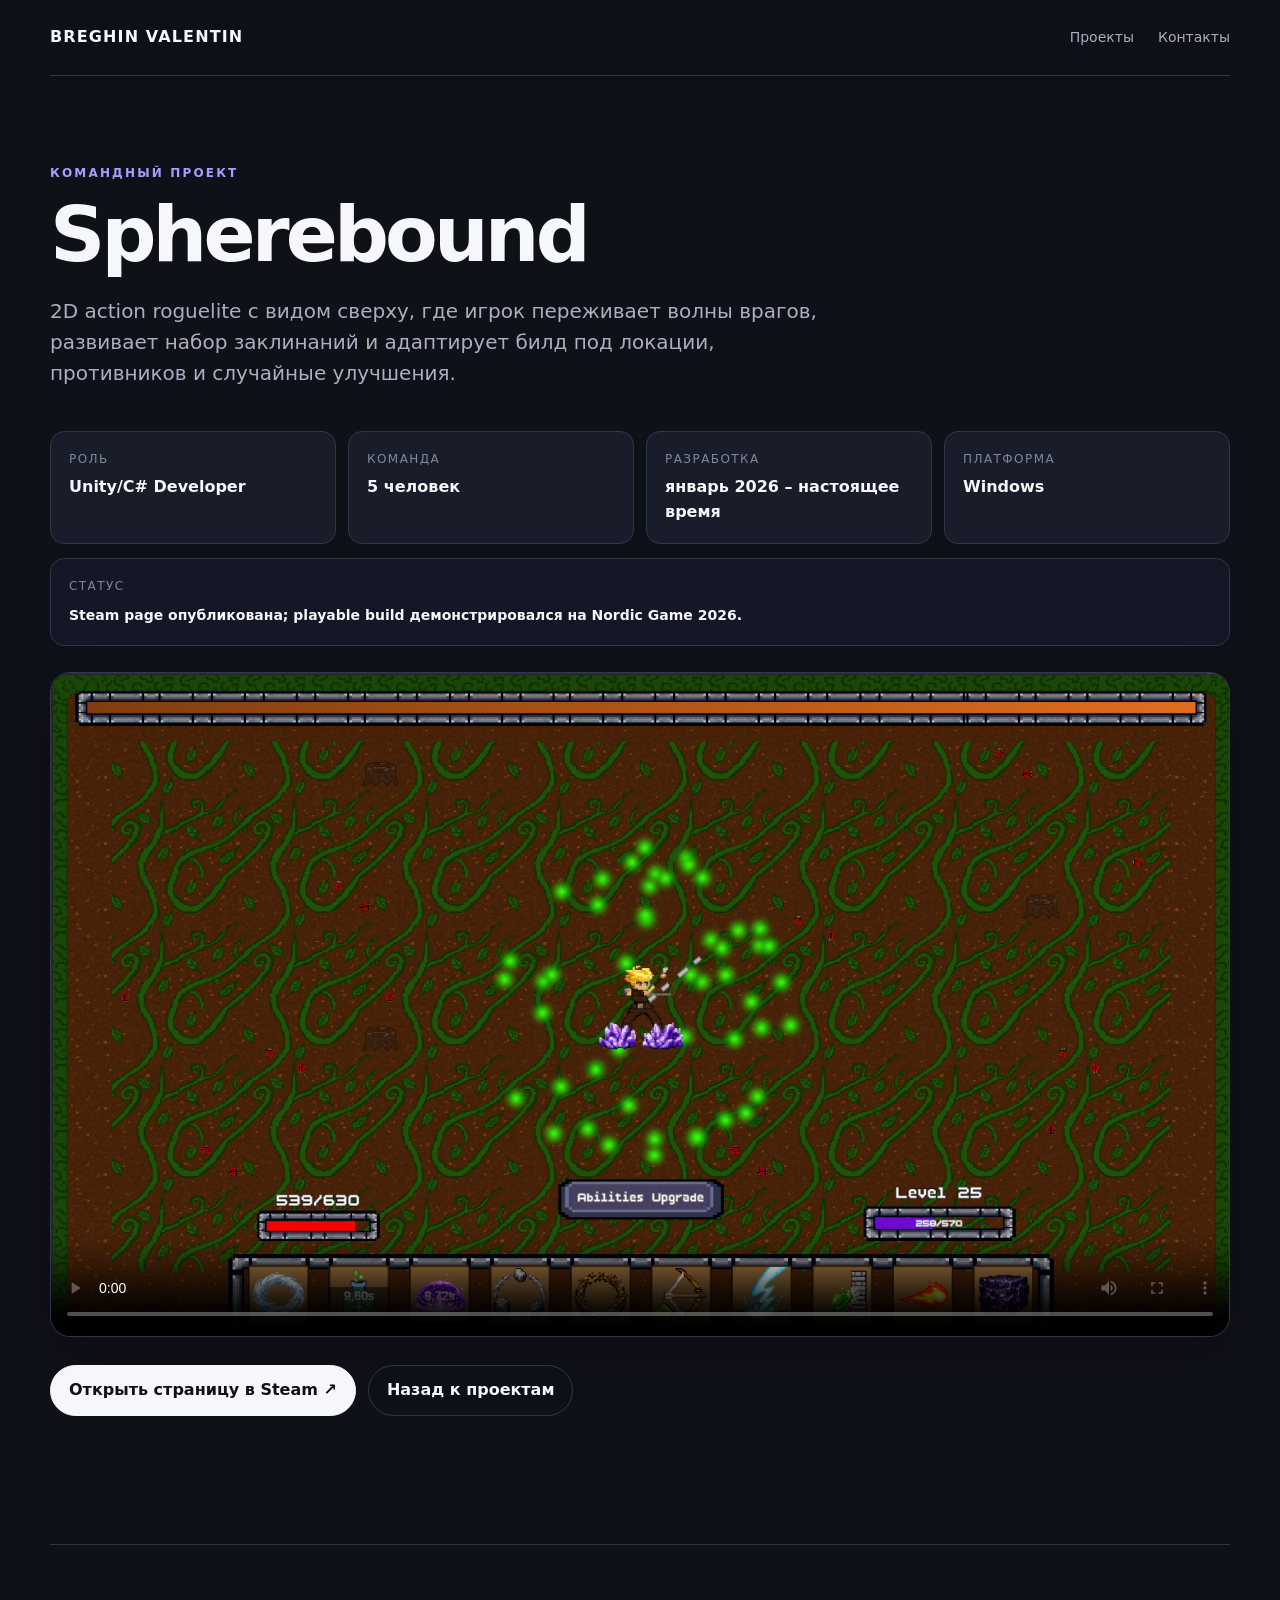
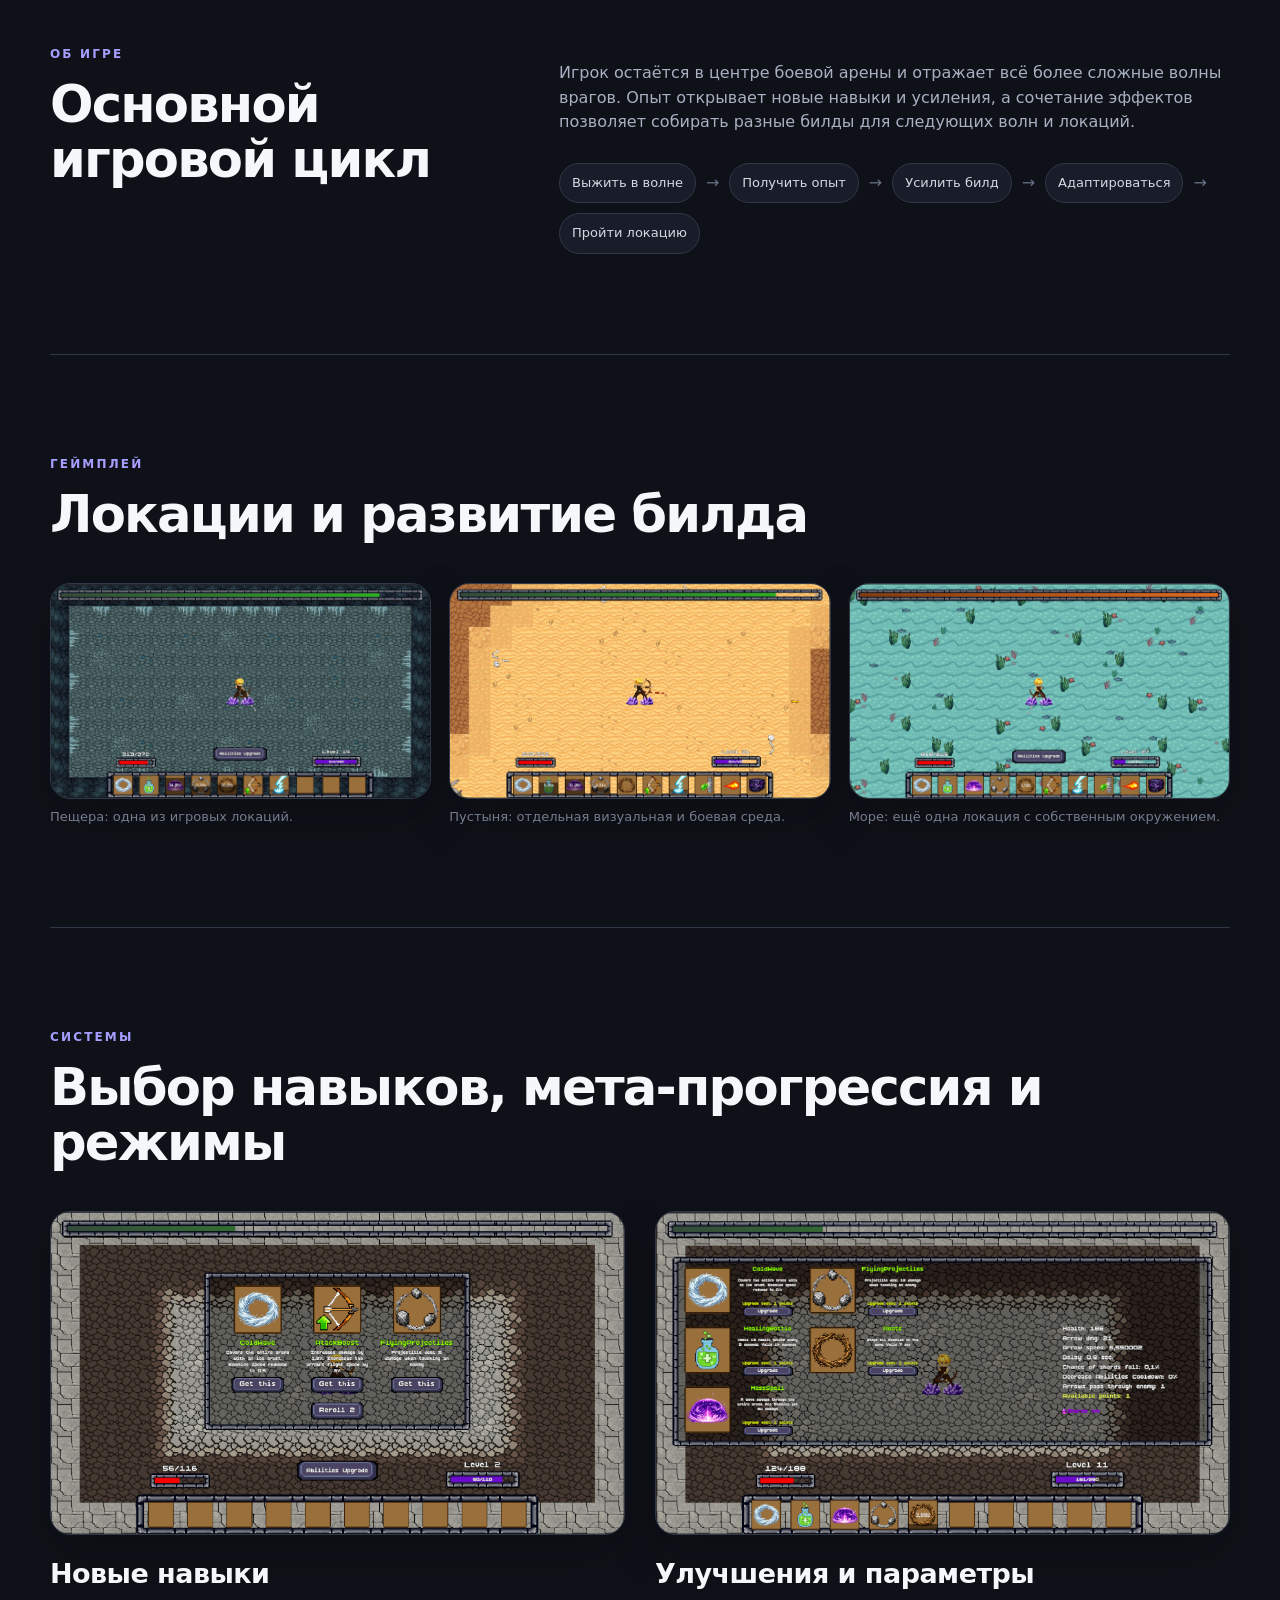
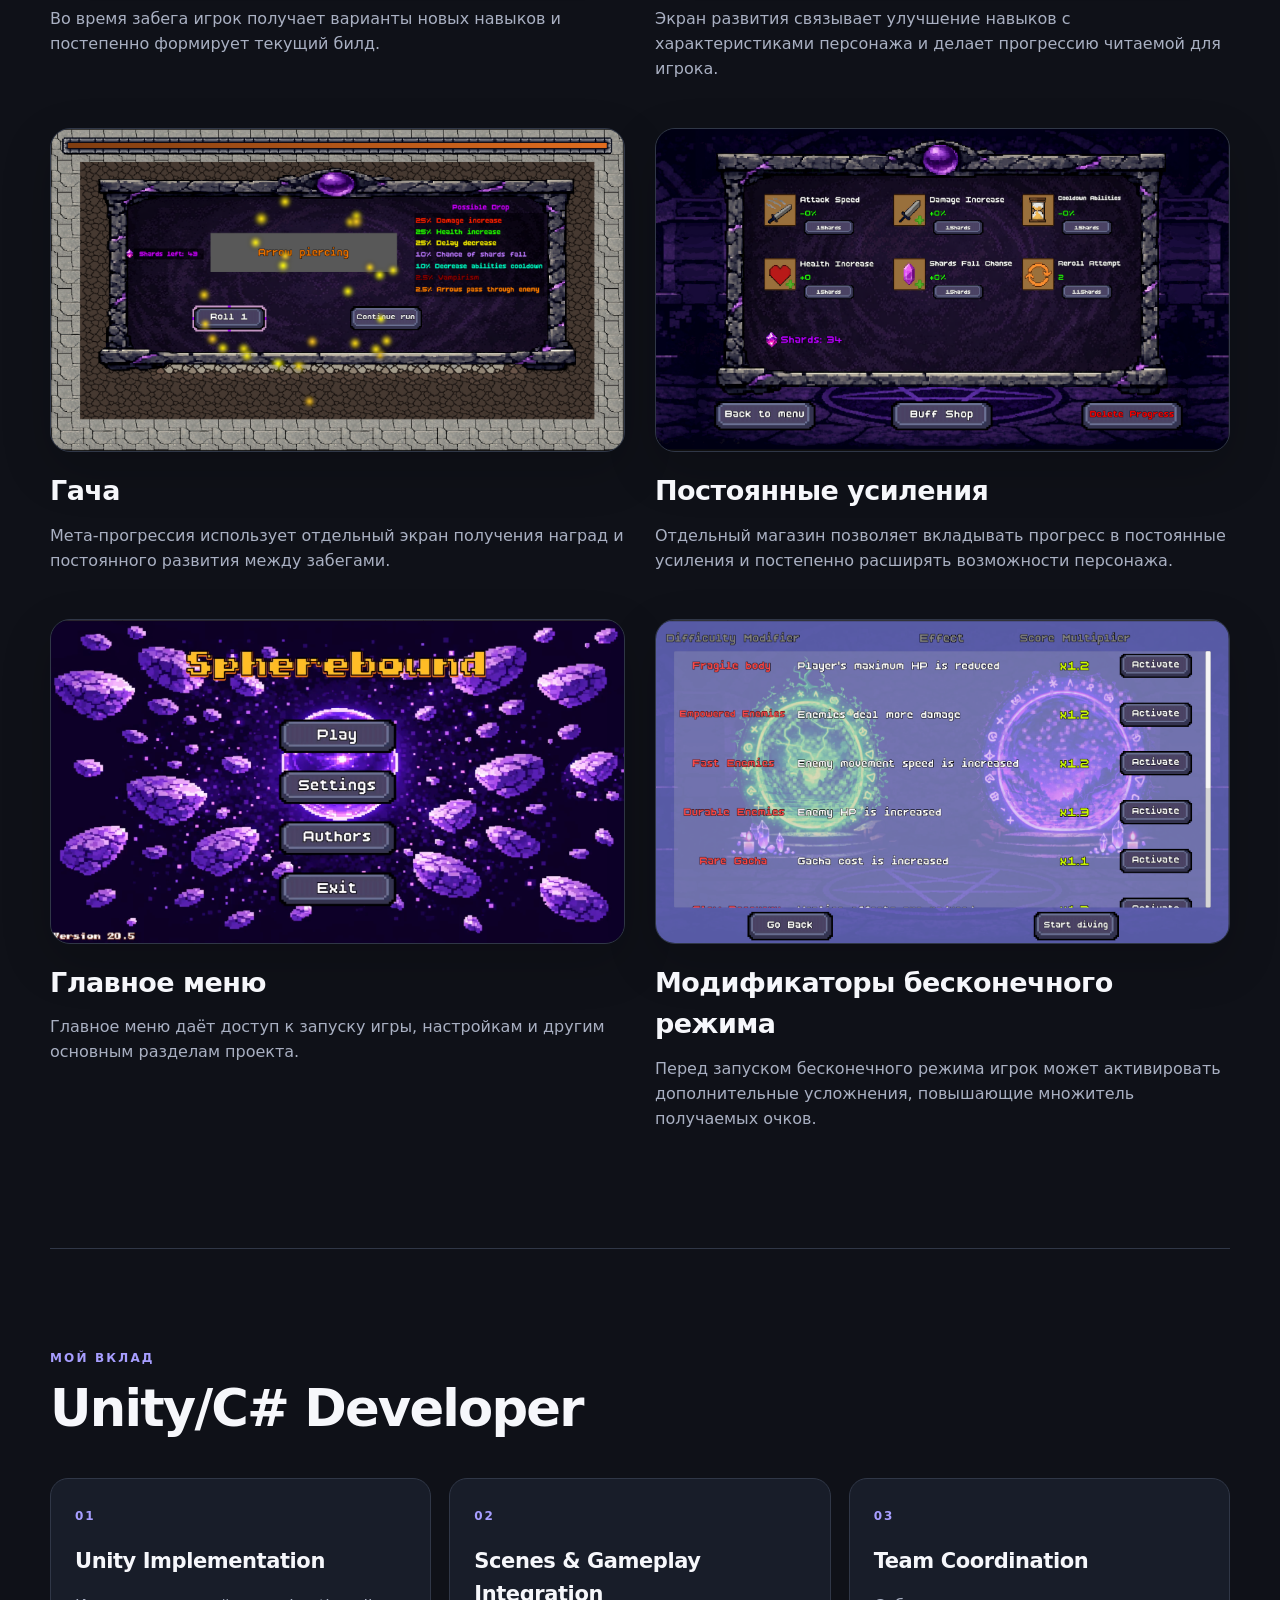
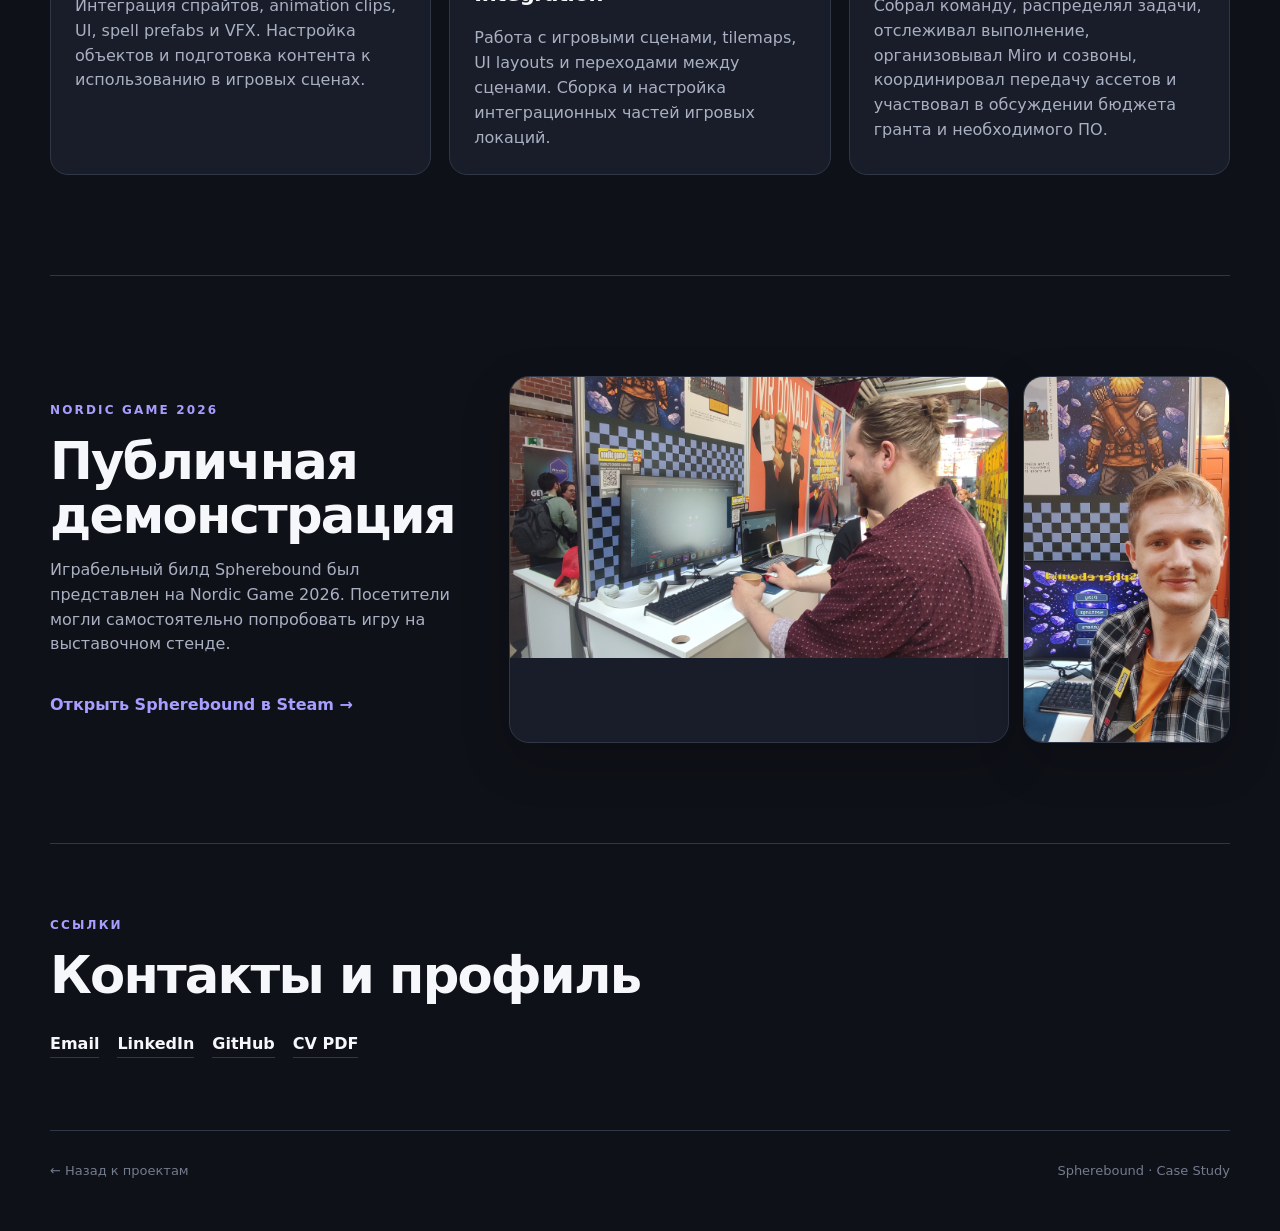
==== spherebound.html @ 464a250f "Update portfolio with new info and visual. Added gamplay video" ====
<!doctype html>
<html lang="ru">
  <head>
    <meta charset="utf-8">
    <meta name="viewport" content="width=device-width,initial-scale=1">
    <title>Spherebound | Breghin Valentin</title>
    <meta name="description" content="Spherebound: case study Breghin Valentin, Unity/C# Developer. Gameplay integration, UI, scenes, VFX and team coordination.">
    <link rel="stylesheet" href="styles.css">
  </head>
  <body>
    <header class="topbar">
      <a class="logo" href="index.html">BREGHIN VALENTIN</a>
      <nav>
        <a href="index.html#projects">Проекты</a>
        <a href="index.html#contact">Контакты</a>
      </nav>
    </header>
    <main>
      <section class="project-hero">
        <p class="eyebrow">КОМАНДНЫЙ ПРОЕКТ</p>
        <h1>Spherebound</h1>
        <p class="lead">2D action roguelite с видом сверху, где игрок переживает волны врагов, развивает набор заклинаний и адаптирует билд под локации, противников и случайные улучшения.</p>
        <div class="meta-grid">
          <div>
            <span>Роль</span>
            <strong>Unity/C# Developer</strong>
          </div>
          <div>
            <span>Команда</span>
            <strong>5 человек</strong>
          </div>
          <div>
            <span>Разработка</span>
            <strong>январь 2026 – настоящее время</strong>
          </div>
          <div>
            <span>Платформа</span>
            <strong>Windows</strong>
          </div>
        </div>
        <div class="status-strip">
          <span>Статус</span>
          <strong>Steam page опубликована; playable build демонстрировался на Nordic Game 2026.</strong>
        </div>
        <div class="media case-hero">
          <video controls preload="metadata" playsinline poster="media/spherebound_jungle.png">
			<source src="media/SphereboundGameplay.mp4" type="video/mp4">
		  </video>
        </div>
        <div class="case-actions">
          <a class="button primary" href="https://store.steampowered.com/app/4751490/Spherebound/" target="_blank" rel="noopener noreferrer">Открыть страницу в Steam ↗</a>
          <a class="button" href="index.html#projects">Назад к проектам</a>
        </div>
      </section>

      <section class="section split">
        <div>
          <p class="eyebrow">ОБ ИГРЕ</p>
          <h2>Основной игровой цикл</h2>
        </div>
        <div>
          <p>Игрок остаётся в центре боевой арены и отражает всё более сложные волны врагов. Опыт открывает новые навыки и усиления, а сочетание эффектов позволяет собирать разные билды для следующих волн и локаций.</p>
          <div class="flow">
            <span>Выжить в волне</span>
            <i>→</i>
            <span>Получить опыт</span>
            <i>→</i>
            <span>Усилить билд</span>
            <i>→</i>
            <span>Адаптироваться</span>
            <i>→</i>
            <span>Пройти локацию</span>
          </div>
        </div>
      </section>

      <section class="section">
        <div class="section-heading">
          <p class="eyebrow">ГЕЙМПЛЕЙ</p>
          <h2>Локации и развитие билда</h2>
        </div>
        <div class="gallery-grid gallery-grid-3">
          <figure>
            <div class="media">
              <img src="media/spherebound_cave.png" alt="Spherebound, Пещера">
            </div>
            <figcaption class="caption">Пещера: одна из игровых локаций.</figcaption>
          </figure>
          <figure>
            <div class="media">
              <img src="media/spherebound_desert.png" alt="Spherebound, Пустыня">
            </div>
            <figcaption class="caption">Пустыня: отдельная визуальная и боевая среда.</figcaption>
          </figure>
          <figure>
            <div class="media">
              <img src="media/spherebound_sea.png" alt="Spherebound, Море">
            </div>
            <figcaption class="caption">Море: ещё одна локация с собственным окружением.</figcaption>
          </figure>
        </div>
      </section>

      <section class="section">
        <div class="section-heading">
          <p class="eyebrow">СИСТЕМЫ</p>
          <h2>Выбор навыков, мета-прогрессия и режимы</h2>
        </div>
        <div class="feature-grid">
          <article class="feature">
            <div class="media">
              <img src="media/spherebound_skill_choice.png" alt="Выбор нового навыка в Spherebound">
            </div>
            <h3>Новые навыки</h3>
            <p>Во время забега игрок получает варианты новых навыков и постепенно формирует текущий билд.</p>
          </article>
          <article class="feature">
            <div class="media">
              <img src="media/spherebound_skills.png" alt="Улучшение навыков в Spherebound">
            </div>
            <h3>Улучшения и параметры</h3>
            <p>Экран развития связывает улучшение навыков с характеристиками персонажа и делает прогрессию читаемой для игрока.</p>
          </article>
          <article class="feature">
            <div class="media">
              <img src="media/spherebound_gacha.png" alt="Гача в Spherebound">
            </div>
            <h3>Гача</h3>
            <p>Мета-прогрессия использует отдельный экран получения наград и постоянного развития между забегами.</p>
          </article>
          <article class="feature">
            <div class="media">
              <img src="media/spherebound_buff_shop.png" alt="Магазин постоянных баффов Spherebound">
            </div>
            <h3>Постоянные усиления</h3>
            <p>Отдельный магазин позволяет вкладывать прогресс в постоянные усиления и постепенно расширять возможности персонажа.</p>
          </article>
          <article class="feature">
            <div class="media">
              <img src="media/spherebound_main_menu.png" alt="Главное меню Spherebound">
            </div>
            <h3>Главное меню</h3>
            <p>Главное меню даёт доступ к запуску игры, настройкам и другим основным разделам проекта.</p>
          </article>
          <article class="feature">
            <div class="media">
              <img src="media/spherebound_difficulty.png" alt="Модификаторы сложности бесконечного режима Spherebound">
            </div>
            <h3>Модификаторы бесконечного режима</h3>
            <p>Перед запуском бесконечного режима игрок может активировать дополнительные усложнения, повышающие множитель получаемых очков.</p>
          </article>
        </div>
      </section>

      <section class="section">
        <div class="section-heading">
          <p class="eyebrow">МОЙ ВКЛАД</p>
          <h2>Unity/C# Developer</h2>
        </div>
        <div class="contribution-grid">
          <article class="contribution-card">
            <span>01</span>
            <h3>Unity Implementation</h3>
            <p>Интеграция спрайтов, animation clips, UI, spell prefabs и VFX. Настройка объектов и подготовка контента к использованию в игровых сценах.</p>
          </article>
          <article class="contribution-card">
            <span>02</span>
            <h3>Scenes & Gameplay Integration</h3>
            <p>Работа с игровыми сценами, tilemaps, UI layouts и переходами между сценами. Сборка и настройка интеграционных частей игровых локаций.</p>
          </article>
          <article class="contribution-card">
            <span>03</span>
            <h3>Team Coordination</h3>
            <p>Собрал команду, распределял задачи, отслеживал выполнение, организовывал Miro и созвоны, координировал передачу ассетов и участвовал в обсуждении бюджета гранта и необходимого ПО.</p>
          </article>
        </div>
      </section>

      <section class="section event-section">
        <div>
          <p class="eyebrow">NORDIC GAME 2026</p>
          <h2>Публичная демонстрация</h2>
          <p>Играбельный билд Spherebound был представлен на Nordic Game 2026. Посетители могли самостоятельно попробовать игру на выставочном стенде.</p>
          <a class="text-link" href="https://store.steampowered.com/app/4751490/Spherebound/" target="_blank" rel="noopener noreferrer">Открыть Spherebound в Steam →</a>
        </div>
        <div class="event-gallery">
          <div class="media event-wide">
            <img src="media/nordic_playtest.jpg" alt="Посетитель играет в Spherebound на Nordic Game 2026">
          </div>
          <div class="media event-portrait">
            <img src="media/nordic_spherebound.jpg" alt="Spherebound на Nordic Game 2026">
          </div>
        </div>
      </section>

      <section class="section compact-contact">
        <p class="eyebrow">ССЫЛКИ</p>
        <h2>Контакты и профиль</h2>
        <div class="contact-links">
          <a href="mailto:breghinvs@gmail.com">Email</a>
          <a href="https://www.linkedin.com/in/valentin-breghin-a3abb4410/" target="_blank" rel="noopener noreferrer">LinkedIn</a>
          <a href="https://github.com/GATAKOLA" target="_blank" rel="noopener noreferrer">GitHub</a>
          <a href="cv.pdf" target="_blank">CV PDF</a>
        </div>
      </section>
    </main>
    <footer>
      <a href="index.html">← Назад к проектам</a>
      <span>Spherebound · Case Study</span>
    </footer>
    <script src="lightbox.js"></script>
  </body>
</html>
---- styles.css ----
:root {
  --bg: #0f1118;
  --surface: #181d29;
  --surface2: #202634;
  --text: #f6f7fb;
  --muted: #a9b0c2;
  --line: #303747;
  --accent: #7768ff;
  --accent2: #a79eff;
  --max: 1180px;
}

* {
  box-sizing: border-box;
}

html {
  scroll-behavior: smooth;
}

body {
  margin: 0;
  background: var(--bg);
  color: var(--text);
  font-family: Inter, ui-sans-serif, system-ui, -apple-system, BlinkMacSystemFont, "Segoe UI", sans-serif;
  line-height: 1.55;
}

a {
  color: inherit;
  text-decoration: none;
}

img, video {
  display: block;
  width: 100%;
}

figure {
  margin: 0;
}

.topbar {
  width: min(calc(100% - 40px), var(--max));
  margin: auto;
  height: 76px;
  display: flex;
  align-items: center;
  justify-content: space-between;
  border-bottom: 1px solid var(--line);
  position: sticky;
  top: 0;
  z-index: 10;
  background: rgba(15, 17, 24, .93);
  backdrop-filter: blur(12px);
}

.logo {
  font-weight: 900;
  letter-spacing: .07em;
}

nav {
  display: flex;
  gap: 24px;
  color: var(--muted);
  font-size: 14px;
}

nav a:hover, .text-link:hover, .contact-links a:hover {
  color: var(--accent2);
}

main {
  width: min(calc(100% - 40px), var(--max));
  margin: auto;
}

.hero {
  min-height: 650px;
  display: grid;
  grid-template-columns: 1.02fr .98fr;
  align-items: center;
  gap: 56px;
  padding: 74px 0;
}

.eyebrow {
  font-size: 12px;
  font-weight: 850;
  letter-spacing: .18em;
  color: var(--accent2);
  margin: 0 0 14px;
}

h1 {
  font-size: clamp(48px, 6vw, 82px);
  line-height: .98;
  letter-spacing: -.05em;
  margin: 0 0 24px;
}

h2 {
  font-size: clamp(34px, 4vw, 56px);
  line-height: 1.06;
  letter-spacing: -.035em;
  margin: 0;
}

h3 {
  font-size: 27px;
  letter-spacing: -.02em;
  margin: 12px 0;
}

p {
  color: var(--muted);
}

.lead {
  font-size: 20px;
  max-width: 780px;
}

.hero-note {
  font-size: 15px;
  color: #7f8798;
  margin-top: 14px;
}

.actions, .case-actions {
  display: flex;
  flex-wrap: wrap;
  gap: 12px;
  margin: 28px 0;
}

.button {
  display: inline-flex;
  padding: 12px 18px;
  border: 1px solid var(--line);
  border-radius: 999px;
  font-weight: 750;
}

.button.primary {
  background: var(--text);
  color: var(--bg);
  border-color: var(--text);
}

.chips {
  display: flex;
  flex-wrap: wrap;
  gap: 8px;
  margin-top: 18px;
}

.chips span {
  border: 1px solid var(--line);
  padding: 6px 10px;
  border-radius: 999px;
  font-size: 12px;
  color: #cbd1de;
}

.media {
  overflow: hidden;
  border: 1px solid var(--line);
  border-radius: 20px;
  background: var(--surface);
  box-shadow: 0 18px 50px rgba(0, 0, 0, .18);
}

.media img, .media video {
  aspect-ratio: 16/9;
  object-fit: cover;
}

.section {
  padding: 100px 0;
  border-top: 1px solid var(--line);
}

.section-heading {
  margin-bottom: 42px;
}

.project-card {
  display: grid;
  grid-template-columns: 1.18fr .82fr;
  gap: 46px;
  align-items: center;
  margin-bottom: 92px;
}

.project-card.reverse {
  grid-template-columns: .82fr 1.18fr;
}

.project-card.reverse .project-media {
  order: 2;
}

.project-card .project-media {
  transition: transform .18s ease, border-color .18s ease;
}

.project-card .project-media:hover {
  transform: translateY(-3px);
  border-color: #4b5570;
}

.project-copy p {
  max-width: 580px;
}

.index {
  font-size: 13px;
  letter-spacing: .16em;
  color: #788096;
}

.project-type {
  display: block;
  color: #c8cddd;
  font-size: 14px;
  margin: -3px 0 13px;
}

.contribution-inline {
  margin-top: 22px;
  padding: 18px 20px;
  border-left: 2px solid var(--accent2);
  background: linear-gradient(90deg, rgba(119, 104, 255, .08), transparent);
  border-radius: 0 12px 12px 0;
}

.contribution-inline strong {
  font-size: 14px;
  color: #e4e6ef;
}

.contribution-inline p {
  margin: 8px 0 0;
}

.text-link {
  display: inline-block;
  margin-top: 20px;
  font-weight: 800;
  color: var(--accent2);
}

.project-links {
  display: flex;
  flex-wrap: wrap;
  gap: 22px;
  align-items: center;
}

.secondary-link {
  color: #c2c7d5;
}

.split {
  display: grid;
  grid-template-columns: .78fr 1.22fr;
  gap: 80px;
}

.about-copy>p {
  font-size: 20px;
  max-width: 780px;
  margin-top: 0;
}

.info-grid {
  display: grid;
  grid-template-columns: repeat(2, 1fr);
  gap: 14px;
  margin-top: 28px;
}

.info-card, .skills-box {
  background: var(--surface);
  border: 1px solid var(--line);
  border-radius: 16px;
  padding: 20px;
}

.info-card strong {
  display: block;
  font-size: 13px;
  text-transform: uppercase;
  letter-spacing: .12em;
  color: #d7dbea;
  margin-bottom: 8px;
}

.info-card span {
  color: var(--muted);
}

.skills-columns {
  display: grid;
  grid-template-columns: repeat(2, 1fr);
  gap: 18px;
  margin-top: 32px;
}

.skills-box h3 {
  font-size: 18px;
  margin: 0 0 12px;
}

.skill-list {
  display: flex;
  flex-wrap: wrap;
  gap: 8px;
}

.skill-list span {
  background: #151a24;
  border: 1px solid var(--line);
  border-radius: 999px;
  color: #bac1d1;
  padding: 7px 10px;
  font-size: 12px;
}

.contact-links {
  display: flex;
  flex-wrap: wrap;
  gap: 18px;
  margin-top: 30px;
}

.contact-links a {
  font-weight: 700;
  border-bottom: 1px solid var(--line);
}

.contact-meta {
  display: grid;
  gap: 6px;
  margin-top: 24px;
  color: var(--muted);
}

footer {
  width: min(calc(100% - 40px), var(--max));
  margin: auto;
  border-top: 1px solid var(--line);
  padding: 30px 0 50px;
  color: #737b8d;
  display: flex;
  justify-content: space-between;
  gap: 20px;
  font-size: 13px;
}

.hero-text-only {
  min-height: 560px;
  display: flex;
  align-items: center;
  justify-content: center;
  padding: 95px 0;
}

.hero-centered {
  width: min(940px, 100%);
}

.hero-centered h1 {
  max-width: 900px;
}

.hero-centered .lead {
  max-width: 820px;
}

.hero-centered .chips {
  max-width: 820px;
}

.project-hero {
  padding: 88px 0 100px;
}

.project-hero h1 {
  max-width: 900px;
}

.meta-grid {
  display: grid;
  grid-template-columns: repeat(4, 1fr);
  gap: 12px;
  margin: 42px 0 14px;
}

.meta-grid div {
  background: var(--surface);
  border: 1px solid var(--line);
  border-radius: 14px;
  padding: 18px;
}

.meta-grid span, .status-strip span {
  display: block;
  color: #7f8798;
  font-size: 12px;
  text-transform: uppercase;
  letter-spacing: .12em;
  margin-bottom: 7px;
}

.status-strip {
  background: rgba(119, 104, 255, .06);
  border: 1px solid var(--line);
  border-radius: 14px;
  padding: 18px;
  margin-bottom: 26px;
}

.status-strip strong {
  font-size: 14px;
}

.case-hero img, .case-hero video {
  aspect-ratio: 16/9;
  object-fit: cover;
}

.content-media {
  margin-top: 28px;
}

.feature-grid {
  display: grid;
  grid-template-columns: repeat(2, 1fr);
  gap: 30px;
}

.feature .media {
  margin-bottom: 18px;
}

.feature p {
  margin-top: 0;
}

.gallery-grid {
  display: grid;
  grid-template-columns: repeat(2, 1fr);
  gap: 18px;
}

.gallery-grid-3 {
  grid-template-columns: repeat(3, 1fr);
}

.caption {
  font-size: 13px;
  color: #747c8d;
  margin-top: 8px;
}

.flow {
  display: flex;
  flex-wrap: wrap;
  align-items: center;
  gap: 10px;
  margin-top: 28px;
}

.flow span {
  background: var(--surface);
  border: 1px solid var(--line);
  border-radius: 999px;
  padding: 9px 12px;
  font-size: 13px;
  color: #d5d9e3;
}

.flow i {
  font-style: normal;
  color: #677087;
}

.contribution-grid {
  display: grid;
  grid-template-columns: repeat(3, 1fr);
  gap: 18px;
}

.contribution-card {
  background: var(--surface);
  border: 1px solid var(--line);
  border-radius: 18px;
  padding: 24px;
  min-height: 260px;
}

.contribution-card>span {
  font-size: 12px;
  letter-spacing: .16em;
  color: var(--accent2);
  font-weight: 800;
}

.contribution-card h3 {
  font-size: 21px;
  margin-top: 18px;
}

.contribution-card p {
  margin-bottom: 0;
}

.tech-summary {
  margin-top: 46px;
  padding-top: 42px;
  border-top: 1px solid var(--line);
}

.tech-summary h2 {
  font-size: clamp(28px, 3vw, 42px);
  margin-bottom: 26px;
}

.tech-grid {
  display: grid;
  grid-template-columns: repeat(2, 1fr);
  gap: 16px;
}

.tech-card {
  background: var(--surface);
  border: 1px solid var(--line);
  border-radius: 16px;
  padding: 22px;
}

.tech-card strong {
  display: block;
  font-size: 17px;
  margin-bottom: 8px;
}

.tech-card p {
  margin: 0;
}

.note-box {
  background: var(--surface);
  border: 1px solid var(--line);
  border-radius: 16px;
  padding: 24px;
}

.note-box p {
  margin: 0;
}

.production-note {
  border-color: rgba(167, 158, 255, .42);
  background: linear-gradient(145deg, rgba(119, 104, 255, .08), rgba(119, 104, 255, .015)), var(--surface);
}

.event-section {
  display: grid;
  grid-template-columns: .7fr 1.3fr;
  gap: 54px;
  align-items: center;
}

.event-section>div:first-child p {
  max-width: 480px;
}

.event-gallery {
  display: grid;
  grid-template-columns: 1.5fr .62fr;
  gap: 14px;
}

.event-wide img {
  aspect-ratio: 16/9;
}

.event-portrait img {
  aspect-ratio: 9/16;
}

.compact-contact {
  padding-top: 72px;
  padding-bottom: 72px;
}

.achievement-grid {
  display: grid;
  grid-template-columns: repeat(3, 1fr);
  gap: 18px;
}

.achievement-card {
  background: var(--surface);
  border: 1px solid var(--line);
  border-radius: 18px;
  padding: 24px;
  display: flex;
  flex-direction: column;
  min-height: 300px;
}

.featured-achievement {
  border-color: rgba(167, 158, 255, .65);
  background: linear-gradient(145deg, rgba(119, 104, 255, .10), rgba(119, 104, 255, .02)), var(--surface);
}

.achievement-topline {
  display: flex;
  align-items: center;
  justify-content: space-between;
  gap: 14px;
  margin-bottom: 18px;
}

.achievement-type, .achievement-year {
  font-size: 11px;
  font-weight: 800;
  letter-spacing: .12em;
}

.achievement-type {
  color: var(--accent2);
}

.achievement-year {
  color: #7f8798;
}

.achievement-card h3 {
  font-size: 22px;
  line-height: 1.15;
  margin: 0 0 14px;
}

.achievement-card p {
  margin-top: 0;
}

.achievement-card .text-link {
  margin-top: auto;
  padding-top: 18px;
}

.achievement-highlight {
  font-size: 34px;
  line-height: 1;
  font-weight: 900;
  letter-spacing: -.03em;
  color: var(--text);
  margin: 2px 0 18px !important;
}

@media (max-width: 900px) {

  .achievement-grid, .gallery-grid-3, .contribution-grid {
    grid-template-columns: 1fr;
  }

  .achievement-card, .contribution-card {
    min-height: 0;
  }

  .event-section {
    grid-template-columns: 1fr;
  }

  .event-gallery {
    max-width: 760px;
  }
}

@media (max-width: 850px) {

  .topbar nav {
    display: none;
  }

  .hero, .project-card, .project-card.reverse, .split {
    grid-template-columns: 1fr;
    gap: 34px;
  }

  .project-card.reverse .project-media {
    order: 0;
  }

  .hero {
    min-height: auto;
    padding: 60px 0;
  }

  .meta-grid {
    grid-template-columns: 1fr 1fr;
  }

  .info-grid, .skills-columns {
    grid-template-columns: 1fr;
  }

  .hero-text-only {
    min-height: auto;
    padding: 70px 0;
  }
}

@media (max-width: 700px) {

  .tech-grid {
    grid-template-columns: 1fr;
  }

  .event-gallery {
    grid-template-columns: 1fr;
  }

  .event-portrait {
    display: none;
  }
}

@media (max-width: 560px) {

  main, .topbar, footer {
    width: min(calc(100% - 24px), var(--max));
  }

  .topbar {
    height: 68px;
  }

  .section {
    padding: 70px 0;
  }

  h1 {
    font-size: 44px;
  }

  .feature-grid, .gallery-grid, .meta-grid {
    grid-template-columns: 1fr;
  }

  .actions, .case-actions {
    flex-direction: column;
    align-items: flex-start;
  }

  footer {
    flex-direction: column;
  }

  .hero-text-only {
    padding: 42px 0 54px;
  }

  .hero-centered h1 {
    font-size: 39px;
    line-height: 1.03;
    margin-bottom: 20px;
  }

  .hero-centered .eyebrow {
    margin-bottom: 12px;
  }

  .hero-centered .lead {
    font-size: 18px;
    line-height: 1.55;
    margin-bottom: 14px;
  }

  .hero-centered .hero-note {
    margin-top: 10px;
    margin-bottom: 0;
    line-height: 1.45;
  }

  .hero-centered .actions {
    margin: 22px 0 18px;
    gap: 10px;
  }

  .hero-centered .chips {
    margin-top: 14px;
  }

  .project-card {
    margin-bottom: 72px;
  }
}

.lightbox-enabled {
  cursor: zoom-in;
}

.lightbox-enabled:focus-visible {
  outline: 2px solid var(--accent2);
  outline-offset: 4px;
}

body.lightbox-open {
  overflow: hidden;
}

.image-lightbox {
  position: fixed;
  inset: 0;
  z-index: 1000;
  display: flex;
  align-items: center;
  justify-content: center;
  padding: 40px;
  background: rgba(4, 6, 11, .94);
  backdrop-filter: blur(5px);
  opacity: 0;
  visibility: hidden;
  transition: opacity .18s ease, visibility .18s ease;
}

.image-lightbox.is-open {
  opacity: 1;
  visibility: visible;
}

.image-lightbox__content {
  display: flex;
  flex-direction: column;
  align-items: center;
  justify-content: center;
  max-width: 96vw;
  max-height: 94vh;
}

.image-lightbox__image {
  display: block;
  width: auto;
  height: auto;
  max-width: 94vw;
  max-height: 86vh;
  object-fit: contain;
  border-radius: 12px;
  box-shadow: 0 24px 80px rgba(0, 0, 0, .55);
}

.image-lightbox__caption {
  max-width: min(900px, 90vw);
  margin-top: 14px;
  color: #c5cad6;
  font-size: 13px;
  text-align: center;
}

.image-lightbox__close {
  position: fixed;
  top: 20px;
  right: 24px;
  width: 46px;
  height: 46px;
  border: 1px solid rgba(255, 255, 255, .22);
  border-radius: 999px;
  background: rgba(20, 23, 31, .78);
  color: #fff;
  font: 300 34px/1 Arial, sans-serif;
  cursor: pointer;
  display: grid;
  place-items: center;
  z-index: 1001;
  transition: background .15s ease, border-color .15s ease, transform .15s ease;
}

.image-lightbox__close:hover {
  background: rgba(40, 44, 58, .94);
  border-color: rgba(255, 255, 255, .4);
  transform: scale(1.04);
}

.image-lightbox__close:focus-visible {
  outline: 2px solid var(--accent2);
  outline-offset: 3px;
}

@media (max-width: 600px) {

  .image-lightbox {
    padding: 18px;
  }

  .image-lightbox__image {
    max-width: 96vw;
    max-height: 82vh;
    border-radius: 8px;
  }

  .image-lightbox__close {
    top: 12px;
    right: 12px;
    width: 42px;
    height: 42px;
  }
}
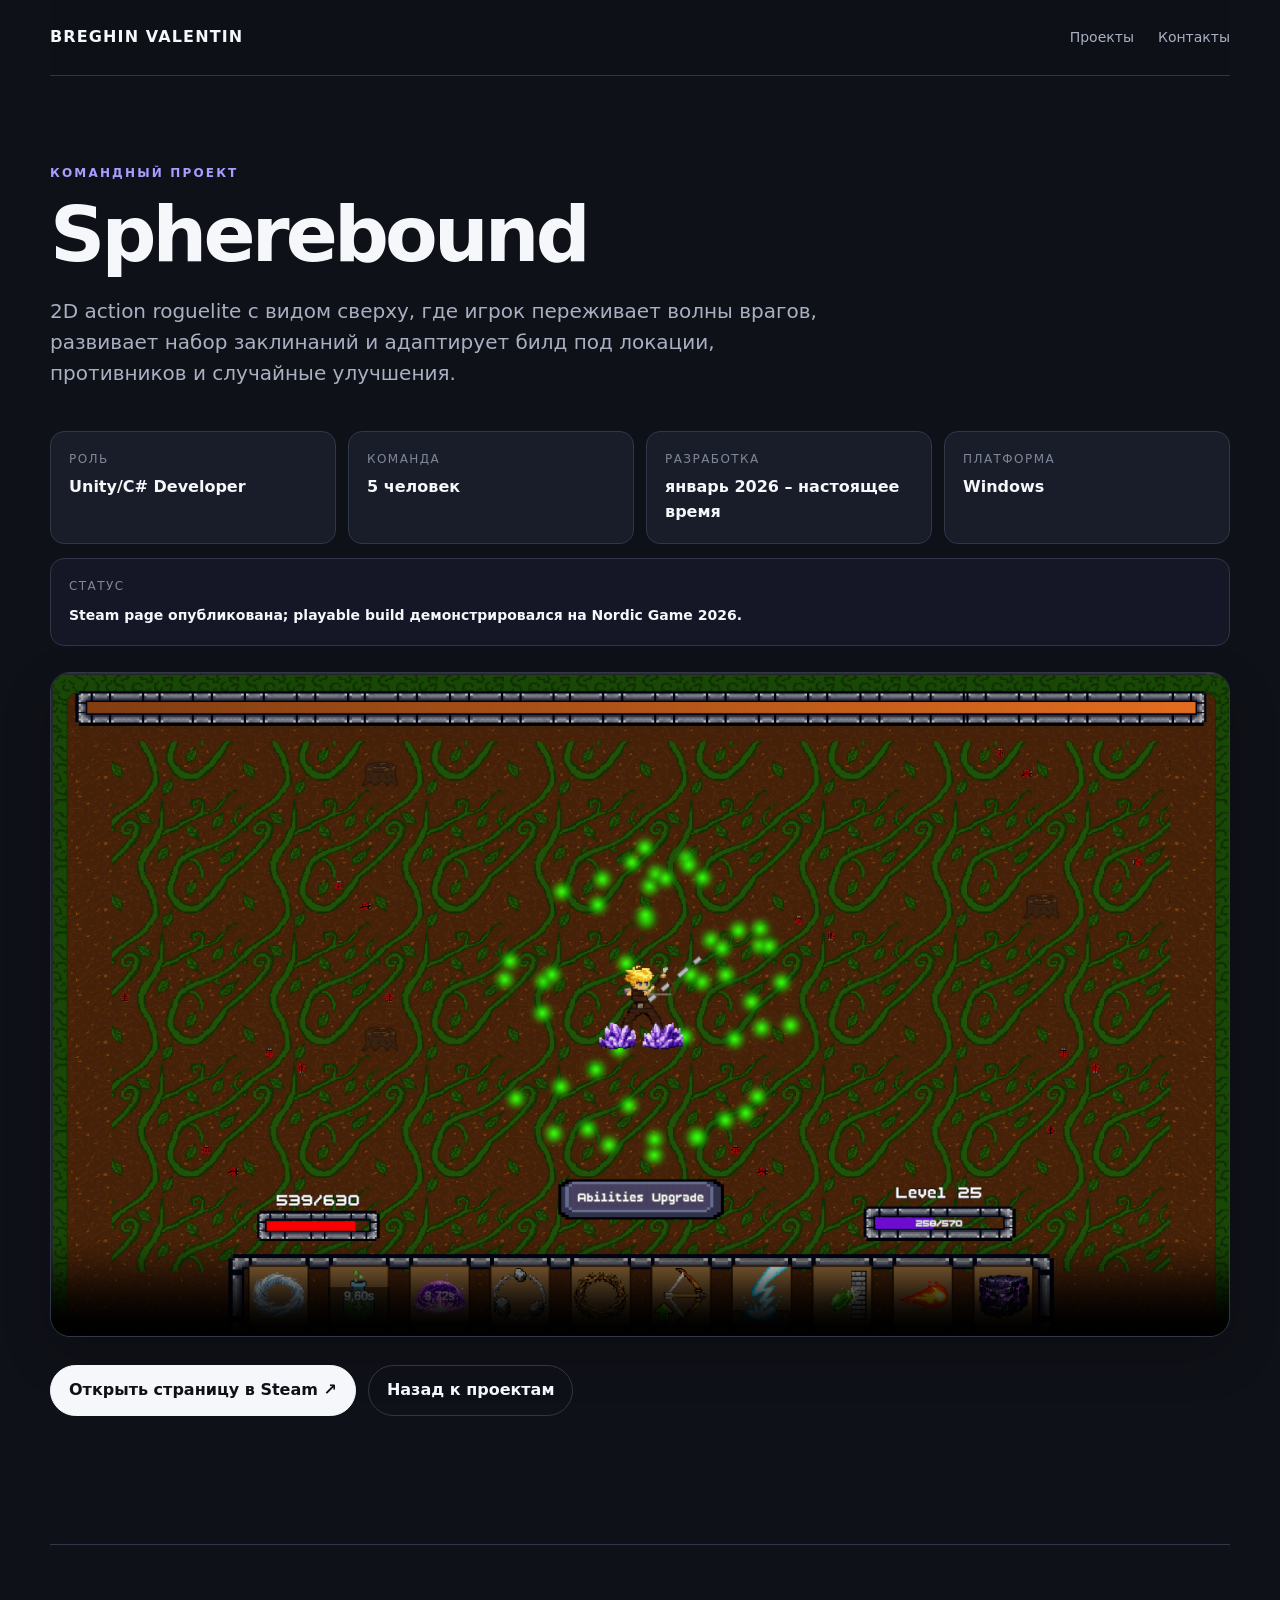
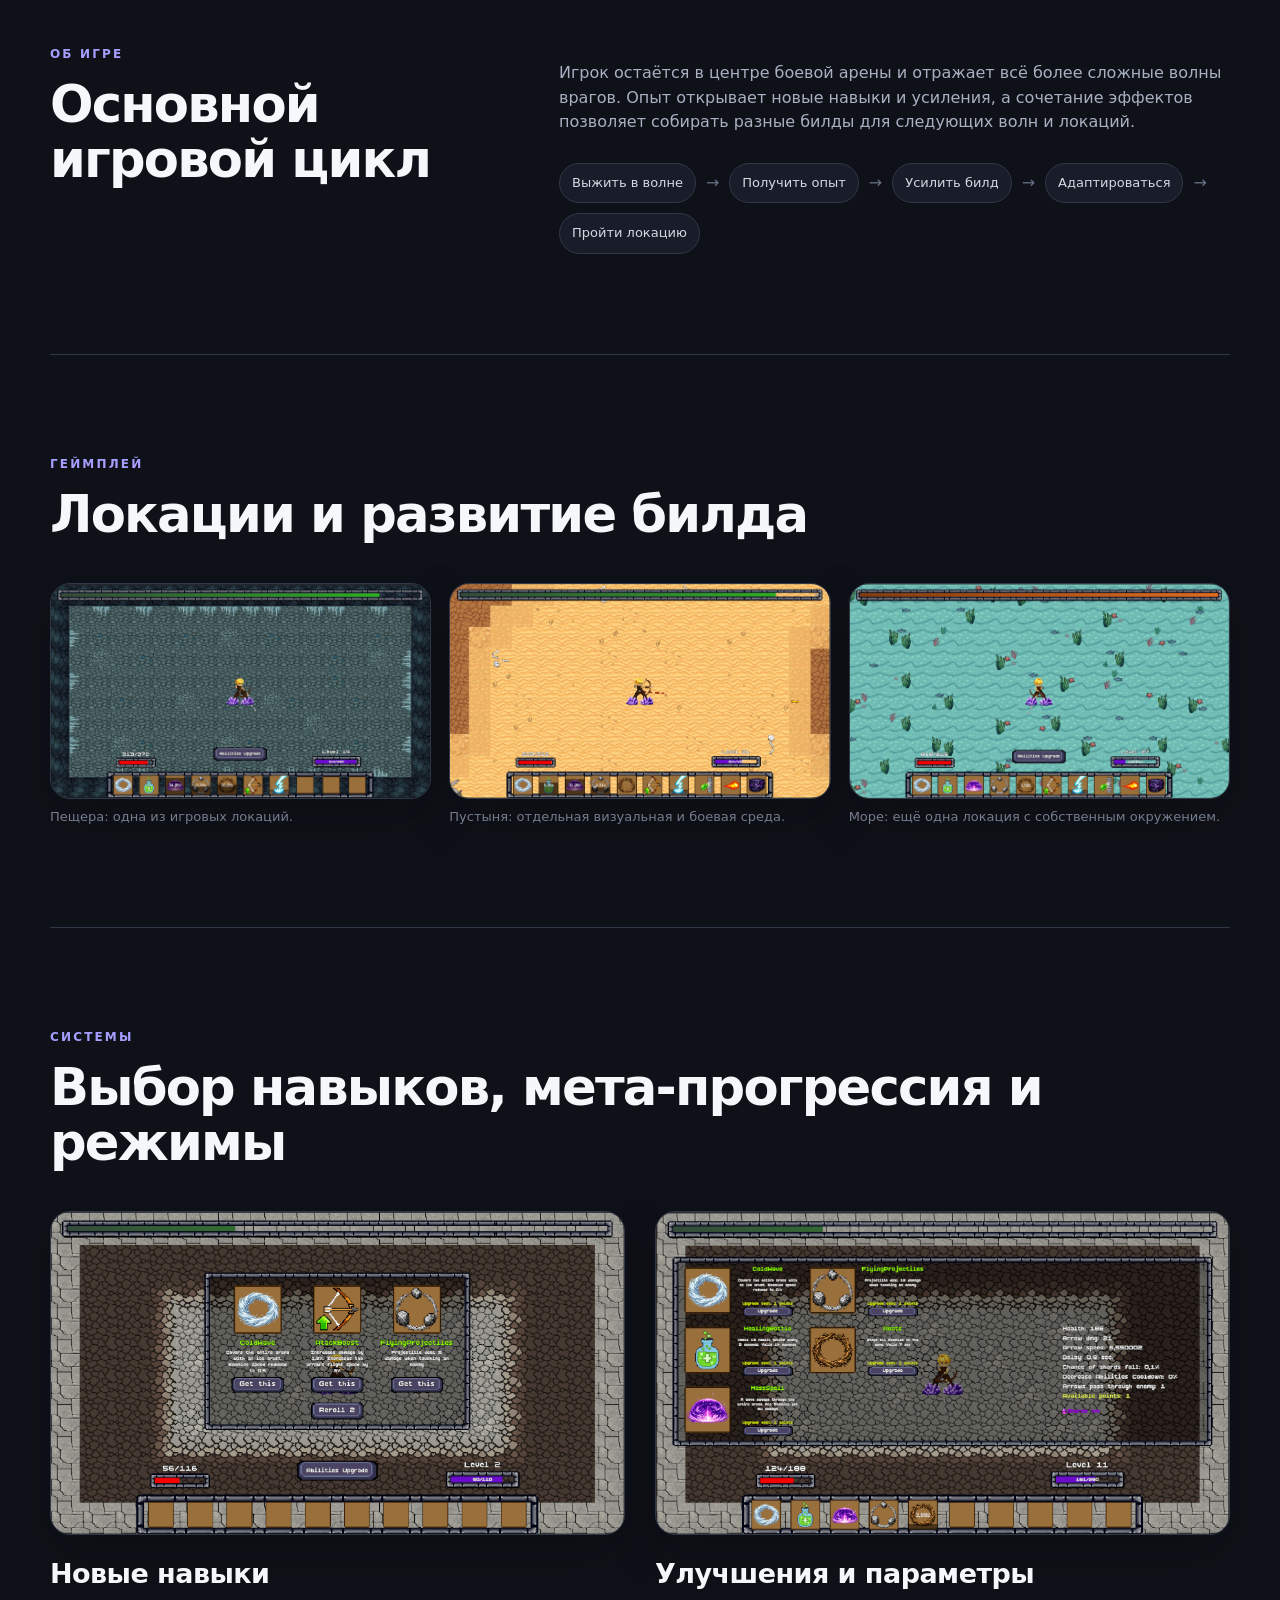
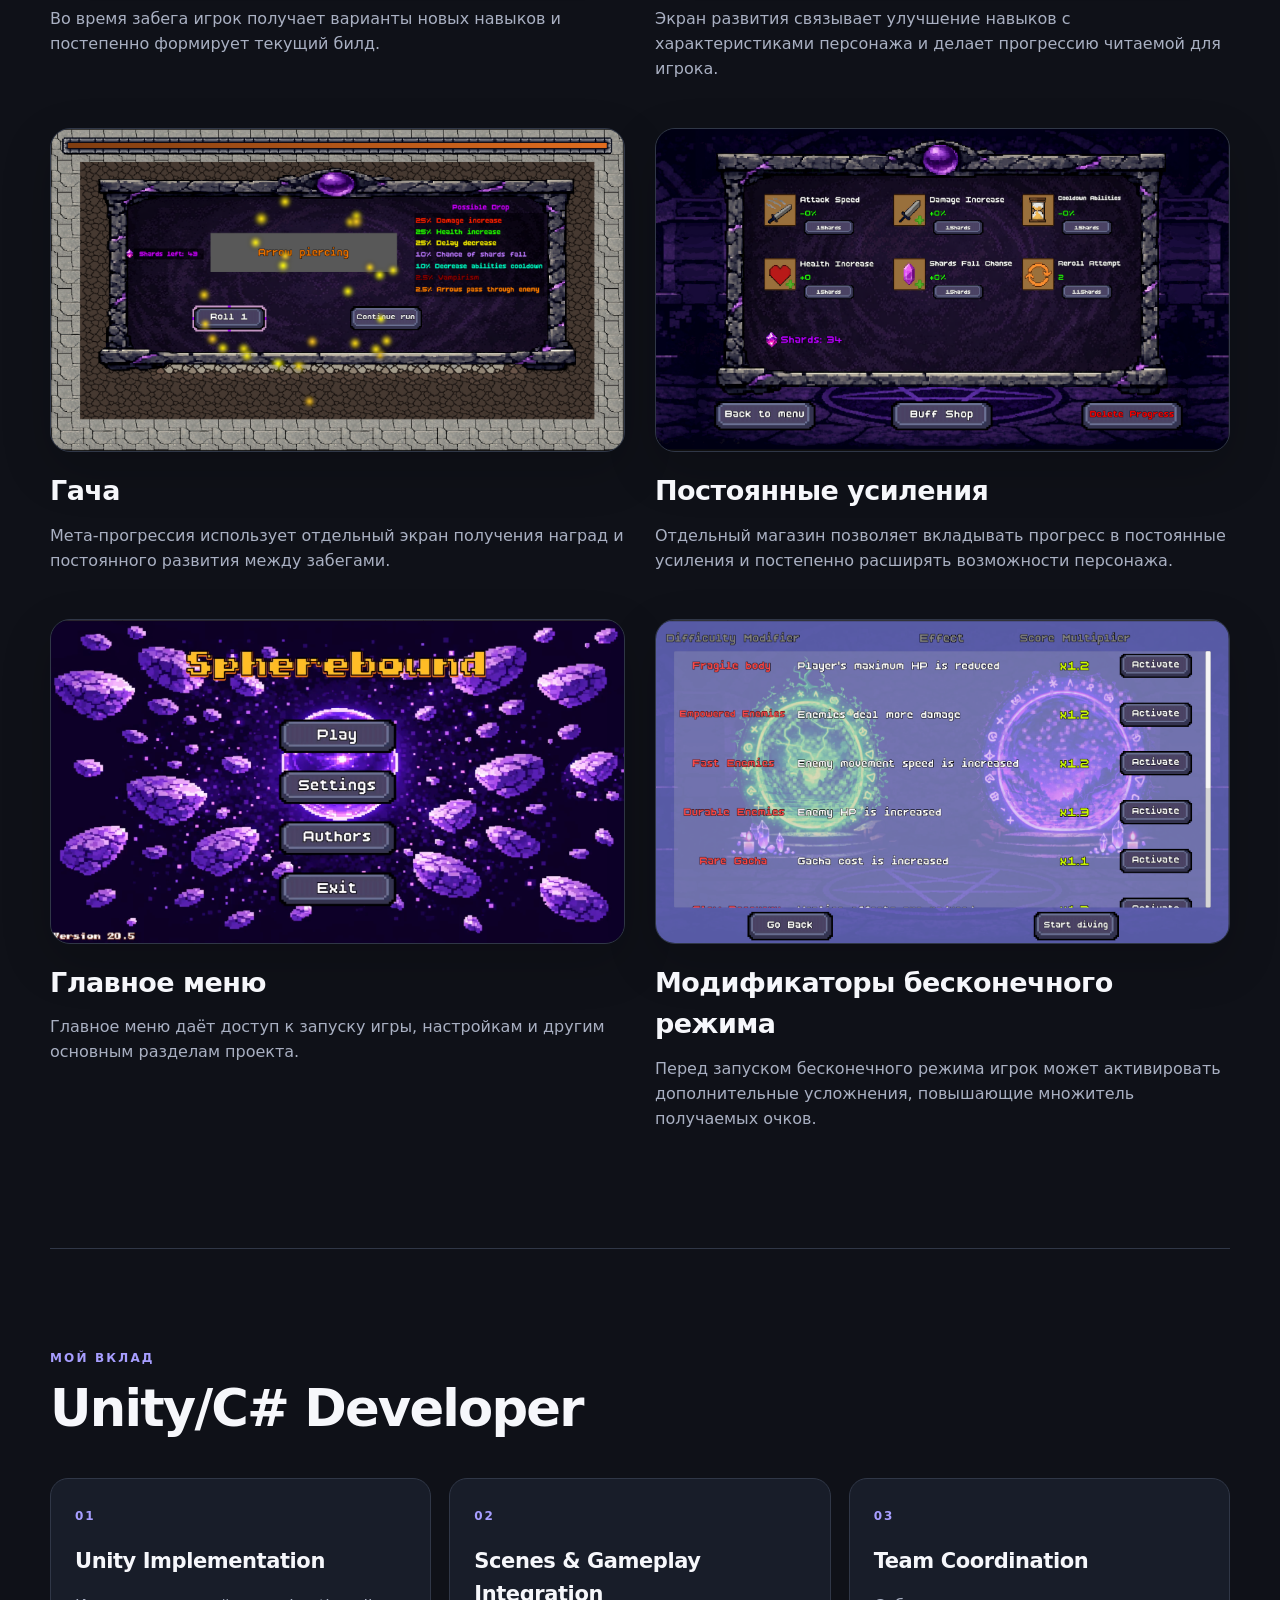
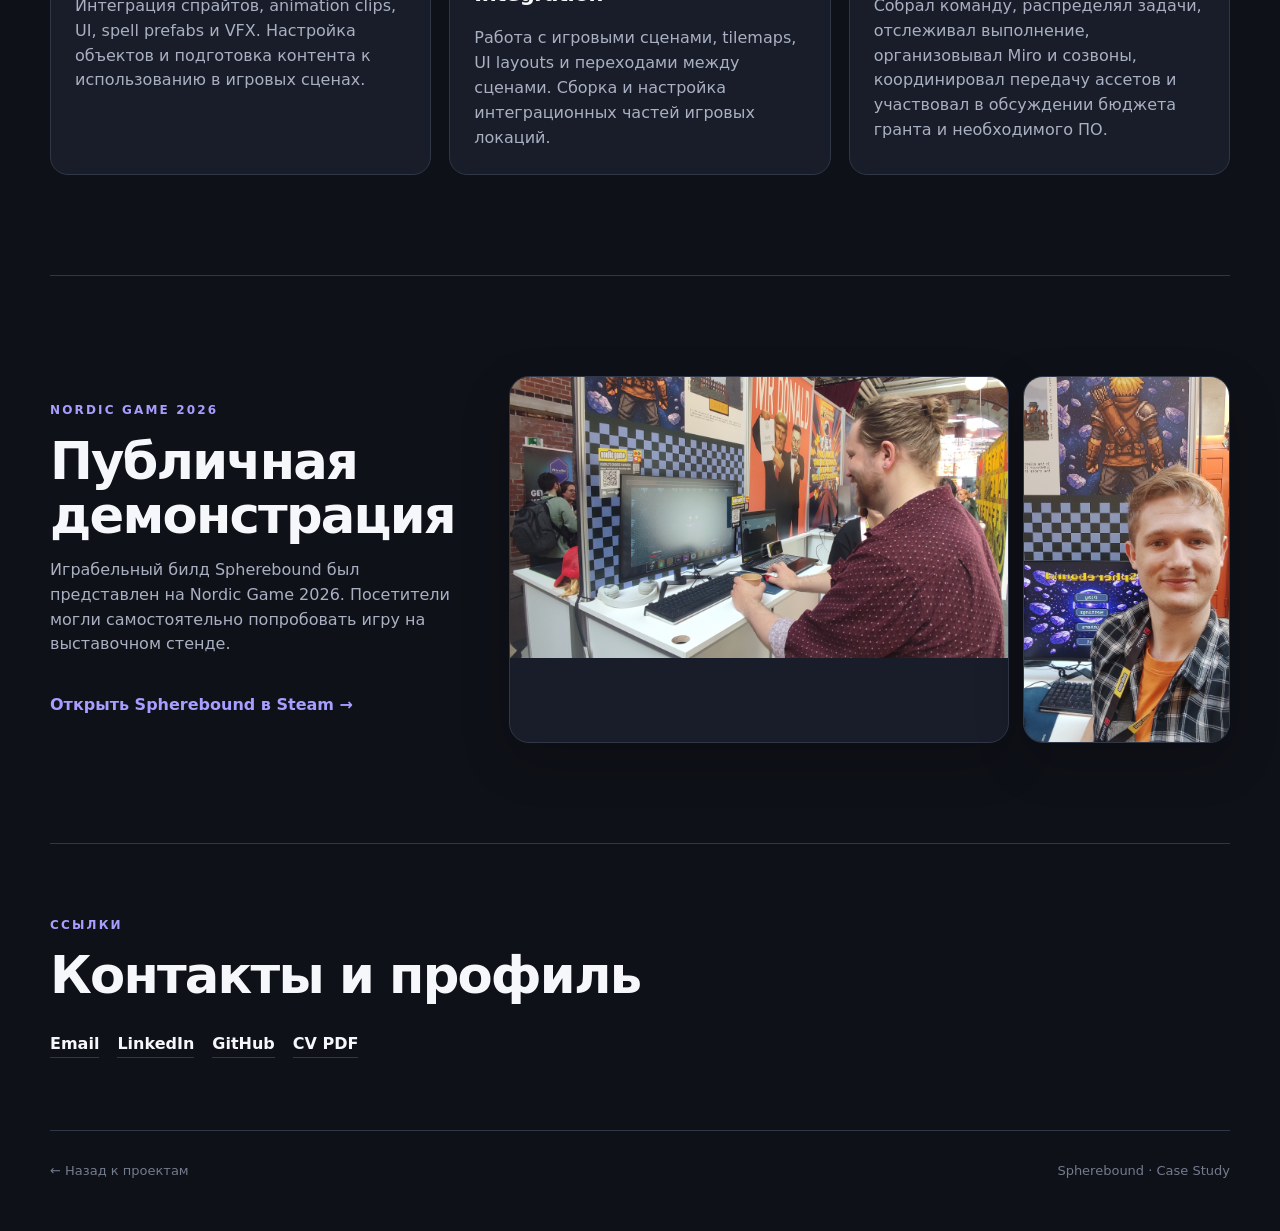
==== commit 1849283b: "Fix stylesheet cache" ====
--- a/spherebound.html
+++ b/spherebound.html
@@ -5,7 +5,7 @@
     <meta name="viewport" content="width=device-width,initial-scale=1">
     <title>Spherebound | Breghin Valentin</title>
     <meta name="description" content="Spherebound: case study Breghin Valentin, Unity/C# Developer. Gameplay integration, UI, scenes, VFX and team coordination.">
-    <link rel="stylesheet" href="styles.css">
+    <link rel="stylesheet" href="styles.css?v=20260915-1">
   </head>
   <body>
     <header class="topbar">
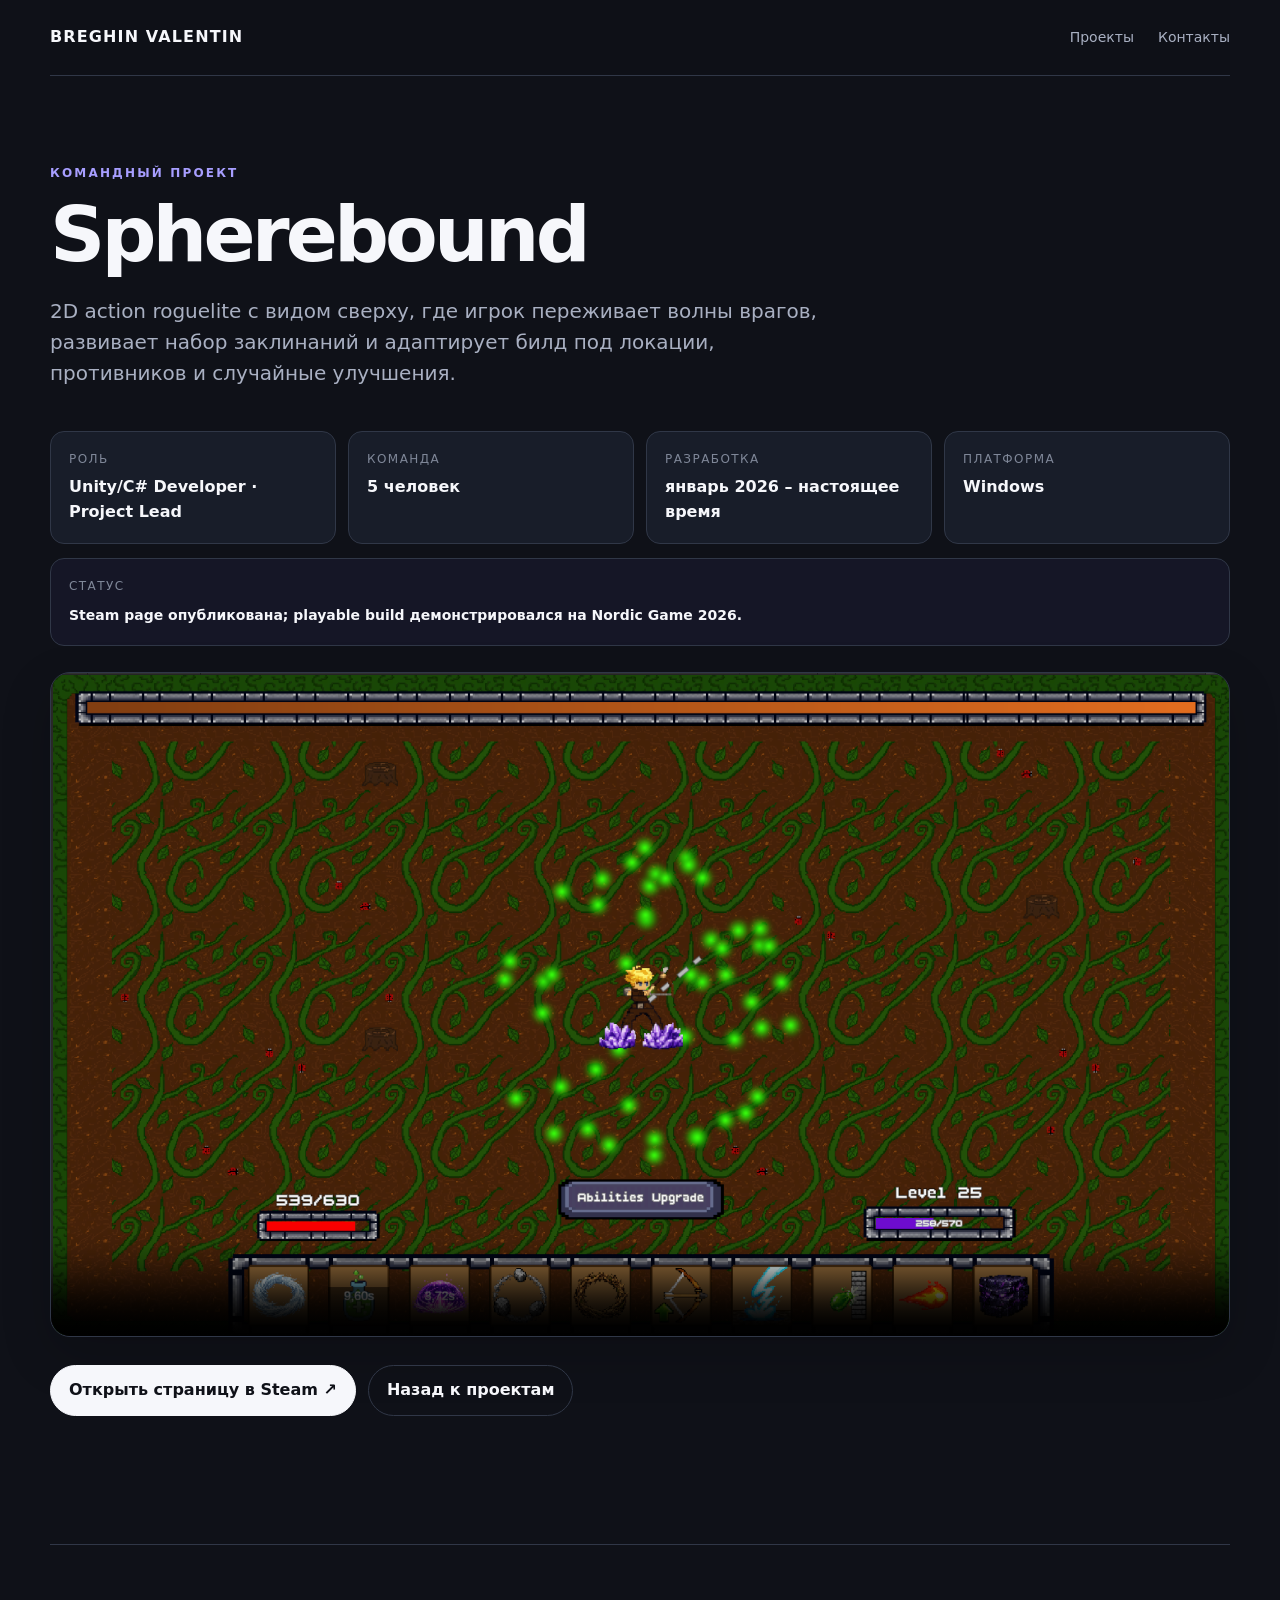
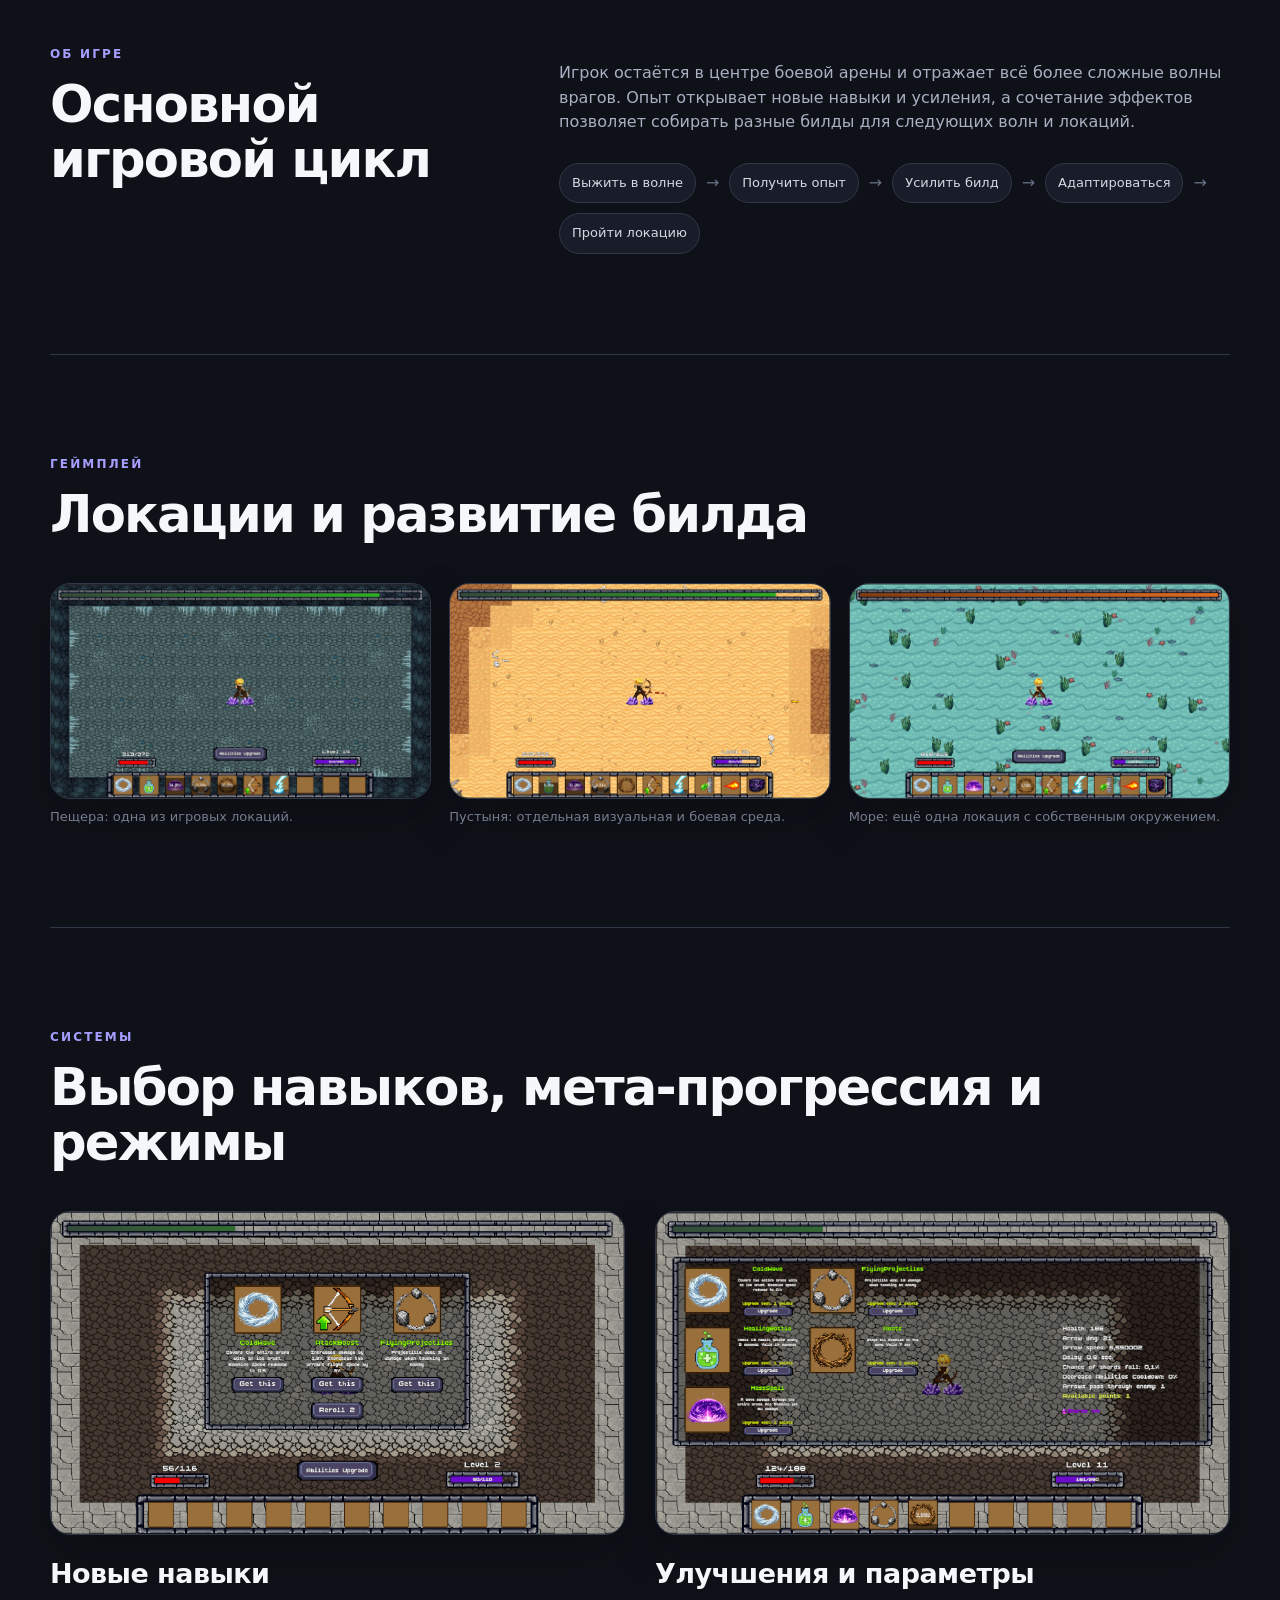
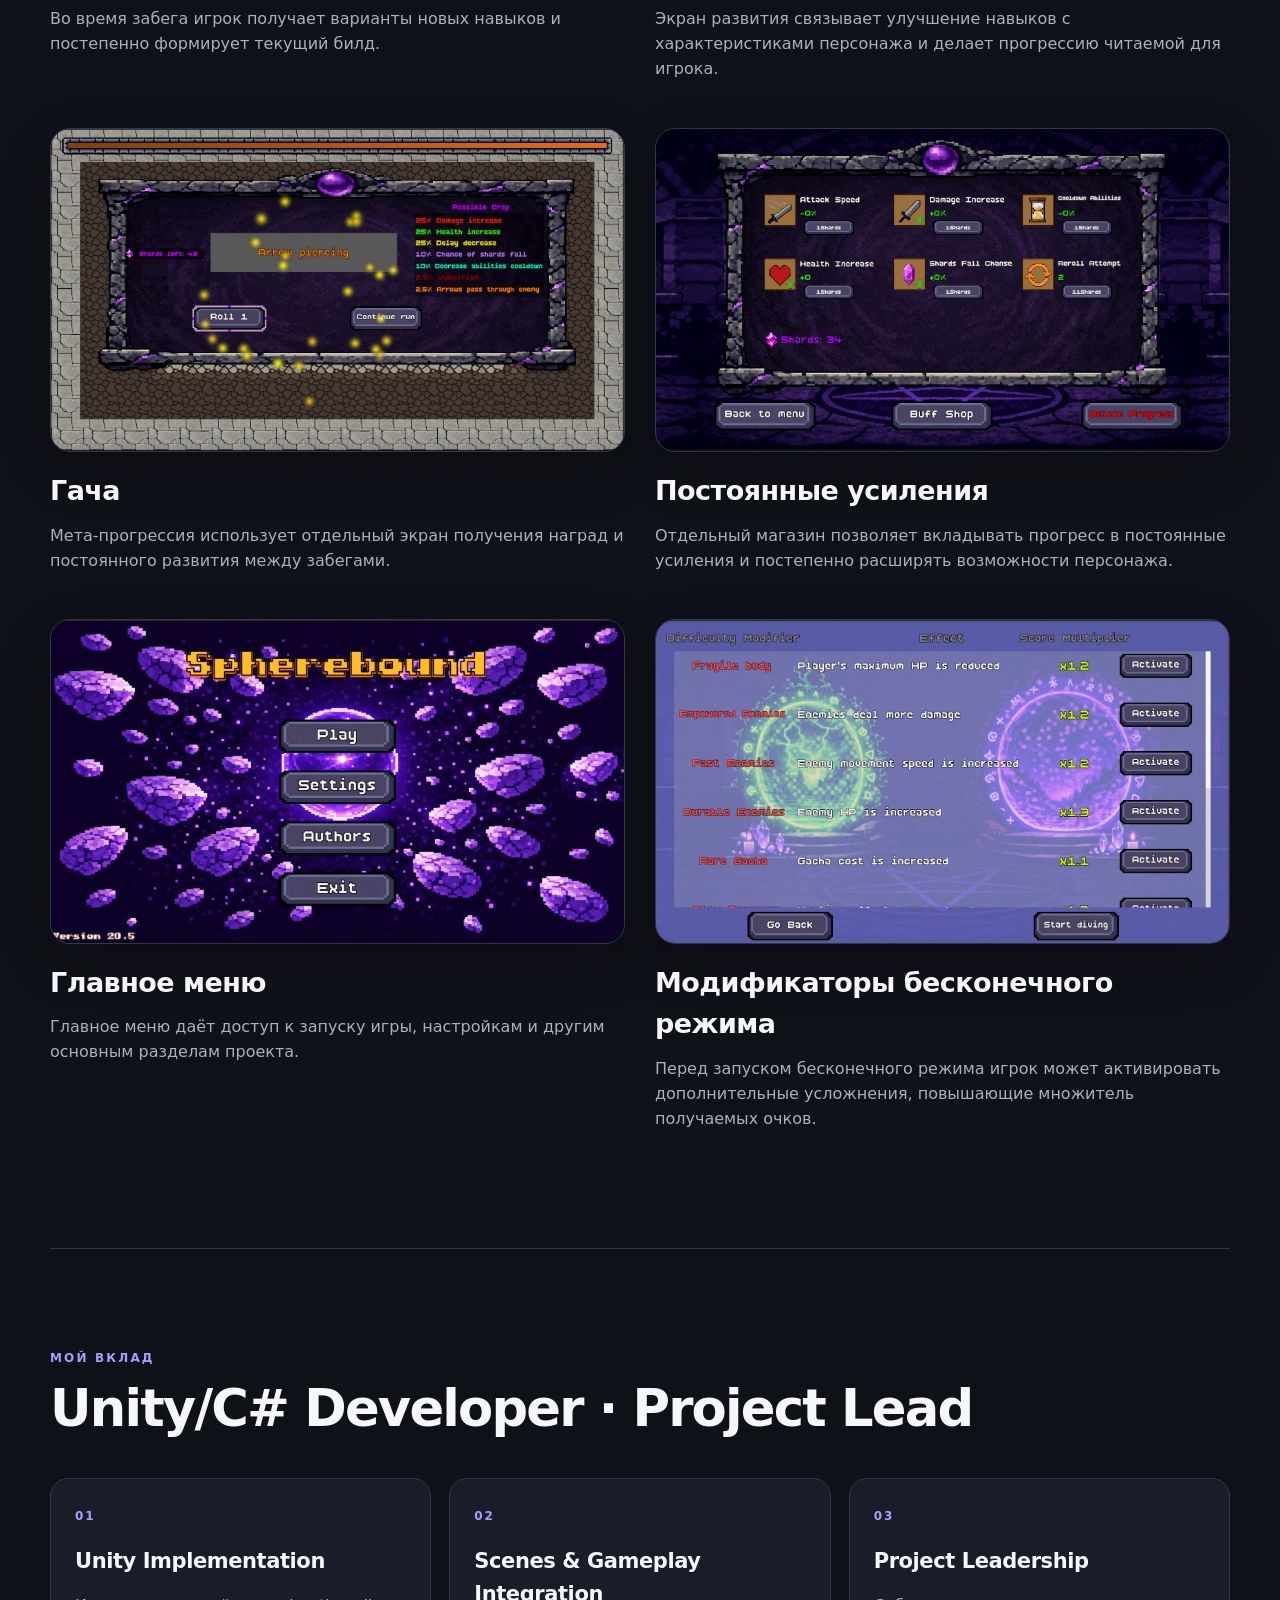
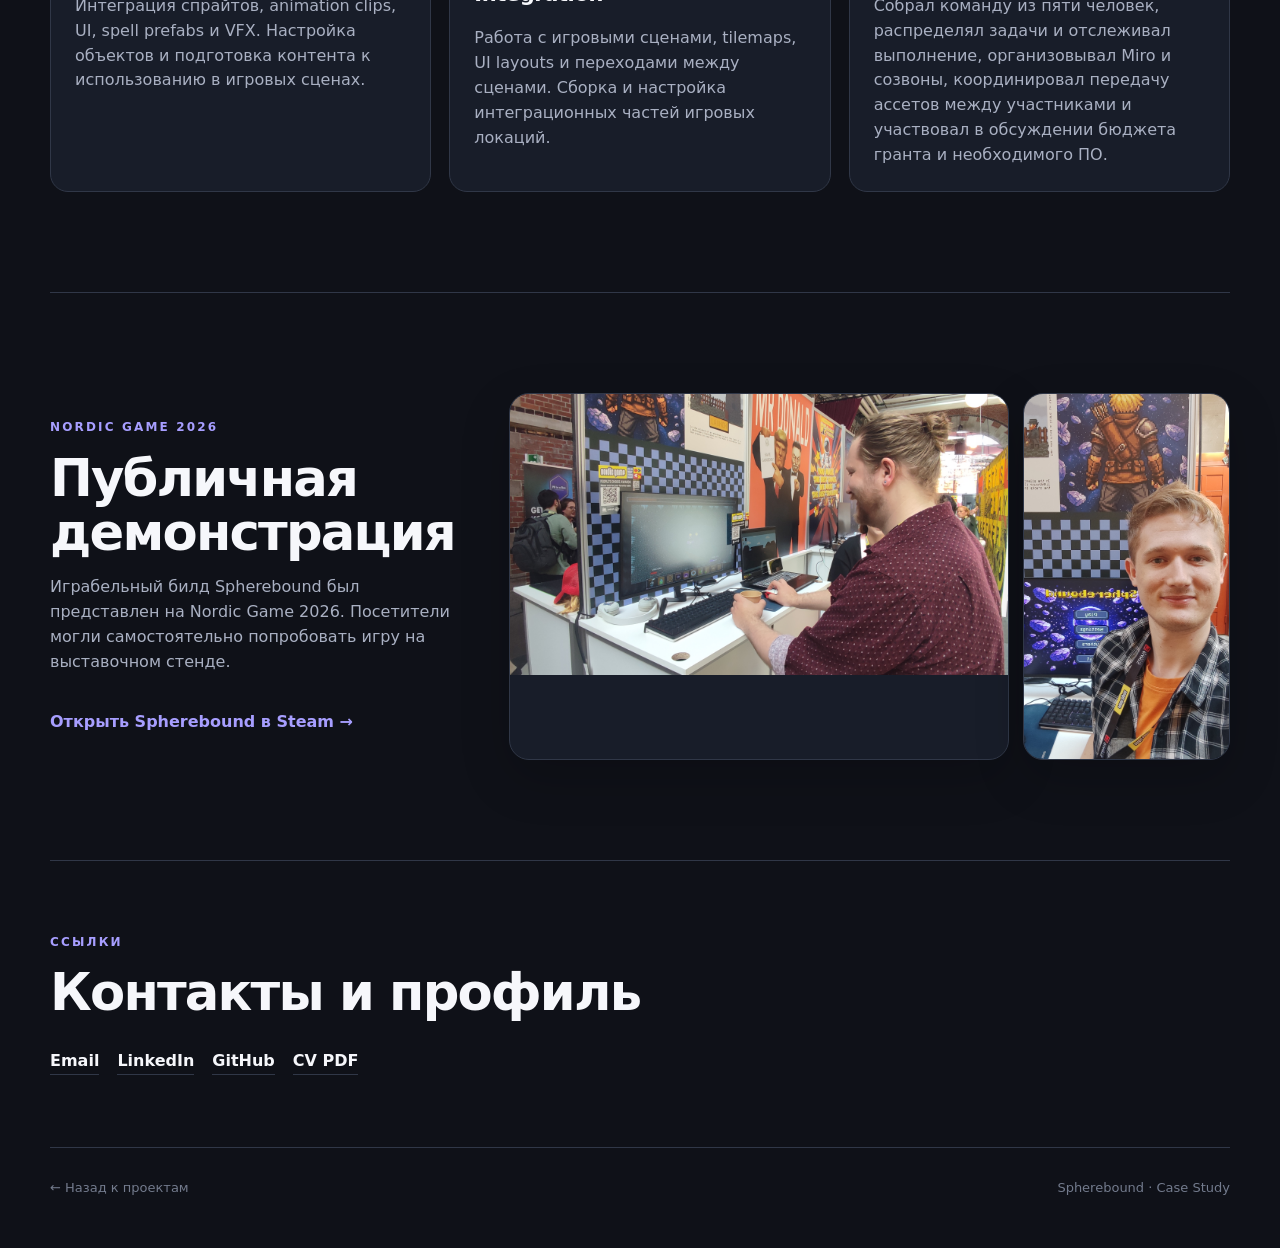
==== commit 000adce5: "Made small changes in text" ====
--- a/spherebound.html
+++ b/spherebound.html
@@ -4,7 +4,7 @@
     <meta charset="utf-8">
     <meta name="viewport" content="width=device-width,initial-scale=1">
     <title>Spherebound | Breghin Valentin</title>
-    <meta name="description" content="Spherebound: case study Breghin Valentin, Unity/C# Developer. Gameplay integration, UI, scenes, VFX and team coordination.">
+    <meta name="description" content="Spherebound: case study Breghin Valentin, Unity/C# Developer and Project Lead. Gameplay integration, UI, scenes, VFX and project leadership.">
     <link rel="stylesheet" href="styles.css?v=20260915-1">
   </head>
   <body>
@@ -23,7 +23,7 @@
         <div class="meta-grid">
           <div>
             <span>Роль</span>
-            <strong>Unity/C# Developer</strong>
+            <strong>Unity/C# Developer · Project Lead</strong>
           </div>
           <div>
             <span>Команда</span>
@@ -155,7 +155,7 @@
       <section class="section">
         <div class="section-heading">
           <p class="eyebrow">МОЙ ВКЛАД</p>
-          <h2>Unity/C# Developer</h2>
+          <h2>Unity/C# Developer · Project Lead</h2>
         </div>
         <div class="contribution-grid">
           <article class="contribution-card">
@@ -170,8 +170,8 @@
           </article>
           <article class="contribution-card">
             <span>03</span>
-            <h3>Team Coordination</h3>
-            <p>Собрал команду, распределял задачи, отслеживал выполнение, организовывал Miro и созвоны, координировал передачу ассетов и участвовал в обсуждении бюджета гранта и необходимого ПО.</p>
+            <h3>Project Leadership</h3>
+            <p>Собрал команду из пяти человек, распределял задачи и отслеживал выполнение, организовывал Miro и созвоны, координировал передачу ассетов между участниками и участвовал в обсуждении бюджета гранта и необходимого ПО.</p>
           </article>
         </div>
       </section>
